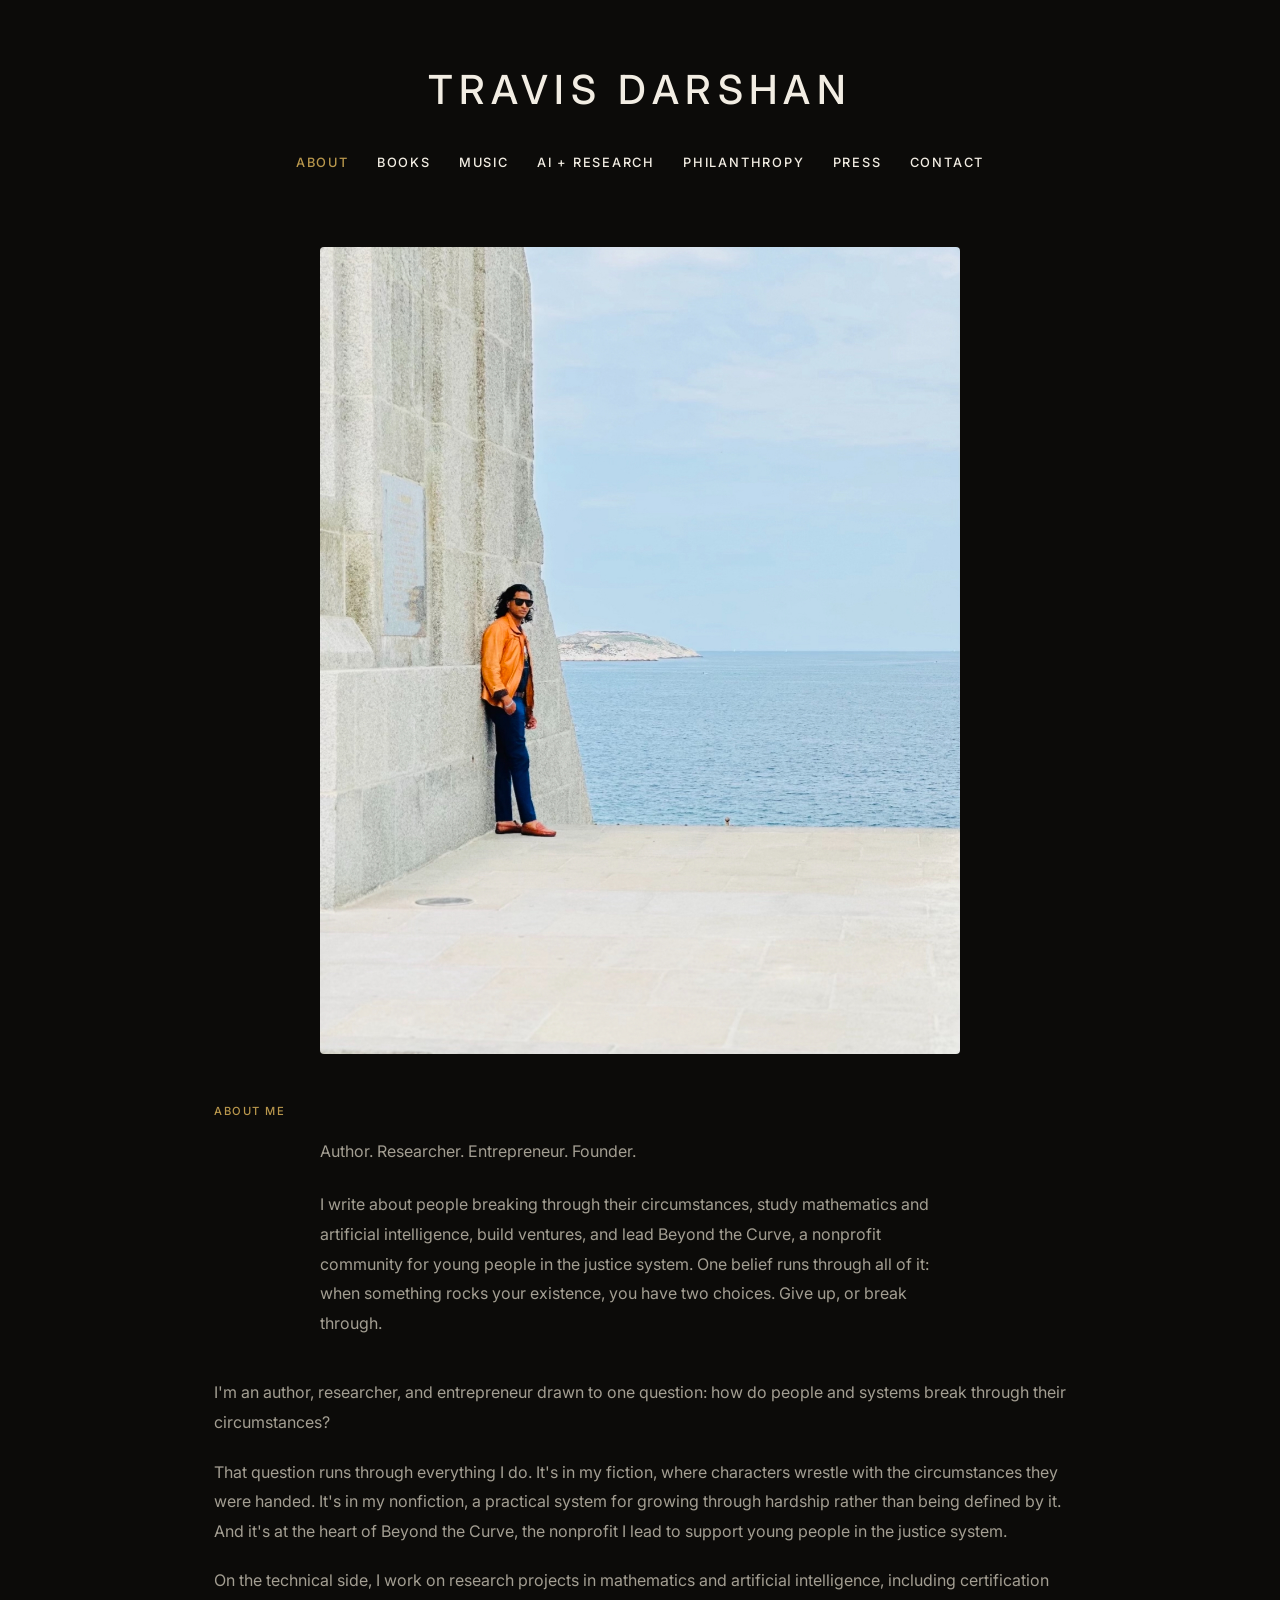
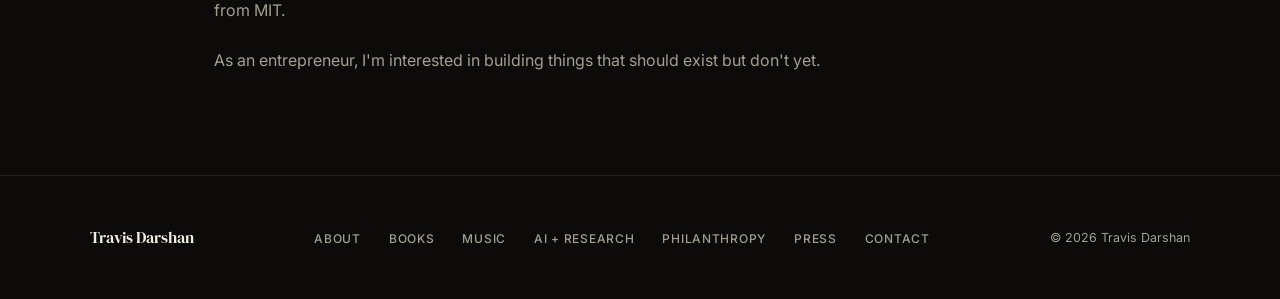
==== about.html @ 38c3f938 "update home center" ====
<!DOCTYPE html>
<html lang="en">
<head>
  <meta charset="UTF-8">
  <meta name="viewport" content="width=device-width, initial-scale=1.0">
  <title>About — Travis Darshan</title>
  <meta name="description" content="About Travis Darshan: published author, AI and mathematics researcher, entrepreneur, and founder of Beyond the Curve.">
  <link rel="stylesheet" href="style.css">
</head>
<body>
<main>
  <section style="padding-top:3rem;">
    <div class="container-narrow">
      <div style="margin-bottom:3rem;">
        <img
          src="travis-ocean.jpg"
          alt="Travis Darshan standing on a rooftop in a royal blue shirt and trousers, hands in pockets, looking down, with the Manhattan skyline behind him under a bright sky."
          style="width:100%; height:auto; display:block; border-radius:4px;">
      </div>
    </div>

    <div class="container-medium">
      <div class="about-content" style="width:100%; max-width:none;">
        <span class="eyebrow">About Me</span>

        <p class="manifesto">Author. Researcher. Entrepreneur. Founder.</p>
        <p class="manifesto" style="margin-top:1.5rem; margin-bottom:2.5rem;">I write about people breaking through their circumstances, study mathematics and artificial intelligence, build ventures, and lead Beyond the Curve, a nonprofit community for young people in the justice system. One belief runs through all of it: when something rocks your existence, you have two choices. Give up, or break through.</p>

        <p>I'm an author, researcher, and entrepreneur drawn to one question: how do people and systems break through their circumstances?</p>

        <p>That question runs through everything I do. It's in my fiction, where characters wrestle with the circumstances they were handed. It's in my nonfiction, a practical system for growing through hardship rather than being defined by it. And it's at the heart of Beyond the Curve, the nonprofit I lead to support young people in the justice system.</p>

        <p>On the technical side, I work on research projects in mathematics and artificial intelligence, including certification from MIT.
        <!-- TODO: name the specific MIT program/certificate and 1-2 sentences on the research areas. --></p>

        <p>As an entrepreneur, I'm interested in building things that should exist but don't yet.
        <!-- TODO: add current or past ventures worth naming. --></p>

        <!-- TODO: add a personal closing paragraph in Travis's own voice: where he's from, what he does off the clock, what drives him. -->
      </div>
    </div>
  </section>
</main>
<script src="shared.js"></script>
</body>
</html>
---- style.css ----
@import url('https://fonts.googleapis.com/css2?family=DM+Serif+Display:ital@0;1&family=Inter:wght@300;400;500;600&display=swap');

*, *::before, *::after { box-sizing: border-box; margin: 0; padding: 0; }

:root {
  --cream:    #0C0B09;
  --forest:   #F2EDE3;
  --terra:    #B9974C;
  --sage:     #5C574A;
  --ink:      #F2EDE3;
  --mid:      #A39E92;
  --border:   #26241F;
  --serif:    'DM Serif Display', Georgia, serif;
  --sans:     'Inter', system-ui, sans-serif;
}

html { scroll-behavior: smooth; overscroll-behavior: none; }

body {
  background: var(--cream);
  color: var(--ink);
  font-family: var(--sans);
  font-size: 16px;
  line-height: 1.7;
  -webkit-font-smoothing: antialiased;
  padding-top: 5rem;
  overscroll-behavior: none;
}

/* ── NAV ── */
nav {
  position: fixed;
  top: 0; left: 0; right: 0;
  z-index: 100;
  display: flex;
  align-items: center;
  justify-content: space-between;
  padding: 1.25rem 3rem;
  background: rgba(12,11,9,0.85);
  backdrop-filter: blur(8px);
  border-bottom: 1px solid var(--border);
}

.nav-logo {
  font-family: var(--serif);
  font-size: 1.05rem;
  color: var(--forest);
  text-decoration: none;
  letter-spacing: 0.01em;
}

.nav-links {
  display: flex;
  gap: 2.25rem;
  list-style: none;
}

.nav-links a {
  font-size: 0.8rem;
  font-weight: 500;
  letter-spacing: 0.08em;
  text-transform: uppercase;
  color: var(--forest);
  text-decoration: none;
  transition: color 0.2s;
}

.nav-links a:hover,
.nav-links a.active { color: var(--terra); font-weight: 500; }

/* ── LAYOUT ── */
main { padding-top: 0; }

.container {
  max-width: 1100px;
  margin: 0 auto;
  padding: 0 2.5rem;
}

.container-narrow {
  max-width: 720px;
  margin: 0 auto;
  padding: 0 2.5rem;
}
.container-medium {
  max-width: 900px;
  margin: 0 auto;
  padding: 0 1.5rem;
}

section { padding: 5rem 0; }
section + section { border-top: 1px solid var(--border); }

/* ── TYPE ── */
h1, h2, h3, h4 { font-family: var(--serif); font-weight: 400; line-height: 1.15; }

.eyebrow {
  font-size: 0.7rem;
  font-weight: 500;
  letter-spacing: 0.14em;
  text-transform: uppercase;
  color: var(--terra);
  margin-bottom: 1rem;
  display: block;
}

.section-title {
  font-size: clamp(2rem, 4vw, 2.8rem);
  color: var(--forest);
  margin-bottom: 1.25rem;
}

.section-body {
  font-size: 1.05rem;
  color: var(--mid);
  max-width: 580px;
  line-height: 1.8;
}

/* ── HERO ── */
.hero {
  min-height: calc(100vh - 5rem);
  display: grid;
  grid-template-columns: 1fr 1fr;
  align-items: start;
  gap: 2rem;
  padding: 5rem 2.5rem;
  max-width: 1100px;
  margin: 0 auto;
  border-top: none;
}

.hero-text { padding-top: 0; }

.hero-roles {
  display: flex;
  flex-wrap: wrap;
  gap: 0.4rem;
  margin-bottom: 1.75rem;
}

.role-pill {
  font-size: 0.7rem;
  font-weight: 500;
  letter-spacing: 0.08em;
  text-transform: uppercase;
  padding: 0.35rem 0.85rem;
  border: 1px solid var(--forest);
  color: var(--forest);
  border-radius: 100px;
}

.hero h1 {
  font-size: clamp(2rem, 4vw, 3.5rem);
  color: var(--forest);
  margin-bottom: 1.5rem;
  line-height: 1.08;
}

.hero h1 em {
  font-style: italic;
  color: var(--forest);
  white-space: nowrap;
}

.hero-tagline {
  font-size: 1.1rem;
  color: var(--mid);
  max-width: 440px;
  line-height: 1.75;
  margin-bottom: 2.5rem;
}

.hero-cta {
  display: inline-block;
  background: var(--forest);
  color: var(--cream);
  font-size: 0.8rem;
  font-weight: 500;
  letter-spacing: 0.08em;
  text-transform: uppercase;
  padding: 0.85rem 2rem;
  text-decoration: none;
  transition: background 0.2s;
  border-radius: 2px;
}

.hero-cta:hover { background: #9A7B36; }

.hero-cta-ghost {
  display: inline-block;
  color: var(--forest);
  font-size: 0.8rem;
  font-weight: 500;
  letter-spacing: 0.08em;
  text-transform: uppercase;
  padding: 0.85rem 2rem;
  text-decoration: none;
  border: 1px solid var(--forest);
  margin-left: 1rem;
  transition: all 0.2s;
  border-radius: 2px;
}

.hero-cta-ghost:hover { background: var(--forest); color: var(--cream); }

/* dot grid visual */
.hero-visual {
  position: relative;
  height: 520px;
  display: flex;
  align-items: center;
  justify-content: center;
}

.dot-grid {
  position: absolute;
  inset: 0;
  background-image: radial-gradient(circle, var(--sage) 1px, transparent 1px);
  background-size: 22px 22px;
  opacity: 0.35;
  mask-image: radial-gradient(ellipse 80% 80% at 50% 50%, black 40%, transparent 100%);
}

.hero-card {
  position: relative;
  background: #14130F;
  border: 1px solid var(--border);
  border-radius: 4px;
  padding: 2.5rem;
  width: 100%;
  max-width: 360px;
  align-self: center;
  margin-top: 4rem; 
}

.hero-card-label {
  font-size: 0.80rem;
  font-weight: 500;
  letter-spacing: 0.12em;
  text-transform: uppercase;
  color: var(--terra);
  margin-bottom: 1.25rem;
}

.hero-stat {
  margin-bottom: 1.5rem;
}

.hero-stat-num {
  font-family: var(--serif);
  font-size: 2.5rem;
  color: var(--forest);
  line-height: 1;
}

.hero-stat-label {
  font-size: 0.8rem;
  color: var(--mid);
  margin-top: 0.2rem;
}

.hero-divider {
  height: 1px;
  background: var(--border);
  margin: 1.5rem 0;
}

.hero-tag-list {
  display: flex;
  flex-wrap: wrap;
  gap: 0.4rem;
}

.hero-tag {
  font-size: 0.7rem;
  background: #1E1C16;
  color: var(--forest);
  padding: 0.3rem 0.7rem;
  border-radius: 2px;
}

/* ── BUTTONS ── */
.btn {
  display: inline-block;
  font-size: 0.8rem;
  font-weight: 500;
  letter-spacing: 0.08em;
  text-transform: uppercase;
  padding: 0.75rem 1.75rem;
  text-decoration: none;
  border-radius: 2px;
  transition: all 0.2s;
  cursor: pointer;
  border: none;
}

.btn-primary { background: var(--forest); color: var(--cream); }
.btn-primary:hover { background: #9A7B36; }

.btn-outline { border: 1px solid var(--forest); color: var(--forest); background: transparent; }
.btn-outline:hover { background: var(--forest); color: var(--cream); }

.btn-terra { background: var(--terra); color: white; }
.btn-terra:hover { background: #9A7B36; }

/* ── CARDS ── */
.card {
  background: #14130F;
  border: 1px solid var(--border);
  border-radius: 4px;
  padding: 2rem;
  transition: border-color 0.2s;
}

.card:hover { border-color: var(--sage); }

.card-grid {
  display: grid;
  grid-template-columns: repeat(auto-fit, minmax(280px, 1fr));
  gap: 1.5rem;
  margin-top: 3rem;
}

.card h3 {
  font-size: 1.3rem;
  color: var(--forest);
  margin-bottom: 0.75rem;
}

.card p { font-size: 0.95rem; color: var(--mid); line-height: 1.75; }

.card-tag {
  display: inline-block;
  font-size: 0.80rem;
  font-weight: 500;
  letter-spacing: 0.1em;
  text-transform: uppercase;
  color: var(--terra);
  margin-bottom: 1rem;
}

/* ── BOOK CARDS ── */
.book-grid {
  display: grid;
  grid-template-columns: repeat(auto-fit, minmax(250px, 350px));
  gap: 2rem;
  margin-top: 3rem;
}

.book-card {
  background: #14130F;
  border: 1px solid var(--border);
  border-radius: 4px;
  overflow: hidden;
}

.book-cover {
  height: 200px;
  font-family: var(--serif);
  color: #B9974C;
  display: flex;
  align-items: center;
  justify-content: center;
  font-family: var(--serif);
  font-size: 1.4rem;
  color: white;
  text-align: center;
  padding: 1.5rem;
  line-height: 1.3;
}

.book-cover-mf { background: #14130F; border-bottom: 1px solid #B9974C; }
.book-cover-sh { background: #14130F; border-bottom: 1px solid #B9974C; }
.book-cover-tbd { background: #14130F; border-bottom: 1px solid #B9974C; }

.book-info { padding: 1.75rem; }

.book-status {
  font-size:.80rem;
  font-weight: 500;
  letter-spacing: 0.1em;
  text-transform: uppercase;
  color: var(--terra);
  margin-bottom: 0.6rem;
}

.book-info h3 {
  font-size: 1.3rem;
  color: var(--forest);
  margin-bottom: 0.5rem;
}

.book-info p { font-size: 0.9rem; color: var(--mid); line-height: 1.7; }

/* ── TECH SECTION ── */
.tech-grid {
  display: grid;
  grid-template-columns: 1fr 1fr;
  gap: 4rem;
  align-items: start;
  margin-top: 3rem;
}

.tech-stack {
  display: flex;
  flex-direction: column;
  gap: 1rem;
}

.tech-item {
  display: flex;
  align-items: center;
  gap: 1rem;
  padding: 1rem 1.25rem;
  background: #14130F;
  border: 1px solid var(--border);
  border-radius: 4px;
}

.tech-dot {
  width: 8px;
  height: 8px;
  border-radius: 50%;
  background: var(--sage);
  flex-shrink: 0;
}

.tech-dot.active { background: var(--terra); }

.tech-item-label {
  font-size: 0.85rem;
  font-weight: 500;
  color: var(--forest);
}

.tech-item-sub {
  font-size: 0.78rem;
  color: var(--mid);
  margin-top: 0.1rem;
}

/* ── IMPACT GRID ── */
.impact-grid {
  display: grid;
  grid-template-columns: repeat(3, 1fr);
  gap: 1.5rem;
  margin-top: 3rem;
}

.impact-stat {
  padding: 2rem;
  border: 1px solid var(--border);
  border-radius: 4px;
}

.impact-stat-num {
  font-family: var(--serif);
  font-size: 2.8rem;
  color: var(--forest);
  line-height: 1;
  margin-bottom: 0.5rem;
}

.impact-stat-label {
  font-size: 0.85rem;
  color: var(--mid);
  line-height: 1.5;
}

/* ── PAGE HERO (interior pages) ── */
.page-hero {
  padding: 5rem 2.5rem 4rem;
  max-width: 1100px;
  margin: 0 auto;
  border-bottom: 1px solid var(--border);
}

.page-hero h1 {
  font-size: clamp(2.5rem, 5vw, 4rem);
  color: var(--forest);
  margin-bottom: 1rem;
  max-width: 700px;
}

.page-hero p {
  font-size: 1.1rem;
  color: var(--mid);
  max-width: 560px;
  line-height: 1.75;
}

/* ── ABOUT ── */
.about-grid {
  display: grid;
  grid-template-columns: 1fr 1.5fr;
  gap: 5rem;
  align-items: start;
}

.about-sidebar {}

.about-portrait {
  width: 80%;
  aspect-ratio: 4/5;
  background: linear-gradient(160deg, var(--sage) 0%, var(--forest) 100%);
  border-radius: 4px;
  display: flex;
  align-items: flex-end;
  padding: 1.5rem;
  margin-bottom: 1.5rem;
}

.about-portrait-label {
  font-family: var(--serif);
  font-size: 1.1rem;
  color: rgba(255,255,255,0.7);
  font-style: italic;
}

.sidebar-links { list-style: none; }

.sidebar-links li {
  padding: 0.6rem 0;
  border-bottom: 1px solid var(--border);
}

.sidebar-links a {
  font-size: 0.85rem;
  color: var(--mid);
  text-decoration: none;
  display: flex;
  justify-content: space-between;
  align-items: center;
  transition: color 0.2s;
}

.sidebar-links a:hover { color: var(--forest); }

.about-content h2 {
  font-size: 2rem;
  color: var(--forest);
  margin-bottom: 1.25rem;
  margin-top: 2.5rem;
}

.about-content h2:first-child { margin-top: 0; }

.about-content p {
  color: var(--mid);
  line-height: 1.85;
  margin-bottom: 1.25rem;
  font-size: 1rem;
}

/* ── CONTACT ── */
.contact-grid {
  display: grid;
  grid-template-columns: 1fr 1fr;
  gap: 4rem;
  align-items: start;
}

.contact-form {
  display: flex;
  flex-direction: column;
  gap: 1.25rem;
}

.form-group { display: flex; flex-direction: column; gap: 0.4rem; }

.form-group label {
  font-size: 0.75rem;
  font-weight: 500;
  letter-spacing: 0.08em;
  text-transform: uppercase;
  color: var(--mid);
}

.form-group input,
.form-group textarea,
.form-group select {
  font-family: var(--sans);
  font-size: 0.95rem;
  padding: 0.75rem 1rem;
  border: 1px solid var(--border);
  border-radius: 2px;
  background: #14130F;
  color: var(--ink);
  outline: none;
  transition: border-color 0.2s;
  -webkit-appearance: none;
}

.form-group input:focus,
.form-group textarea:focus,
.form-group select:focus {
  border-color: var(--forest);
  outline: 2px solid var(--forest);
  outline-offset: 2px;
}
.form-group textarea { resize: vertical; min-height: 140px; }

.contact-info-block {
  padding: 2rem;
  background: #14130F;
  border: 1px solid var(--border);
  border-radius: 4px;
  margin-bottom: 1.5rem;
}

.contact-info-block h3 {
  font-size: 1.1rem;
  color: var(--forest);
  margin-bottom: 0.75rem;
}

.contact-info-block p {
  font-size: 0.9rem;
  color: var(--mid);
  line-height: 1.7;
}

.contact-info-block a {
  color: var(--terra);
  text-decoration: none;
}

.contact-info-block a:hover { text-decoration: underline; }

/* ── FOOTER ── */
footer {
  border-top: 1px solid var(--border);
  padding: 3rem 2.5rem;
}

.footer-inner {
  max-width: 1100px;
  margin: 0 auto;
  display: flex;
  justify-content: space-between;
  align-items: center;
}

.footer-logo {
  font-family: var(--serif);
  font-size: 1rem;
  color: var(--forest);
  text-decoration: none;
}

.footer-copy {
  font-size: 0.78rem;
  color: var(--mid);
}

.footer-links {
  display: flex;
  gap: 1.75rem;
  list-style: none;
}

.footer-links a {
  font-size: 0.75rem;
  font-weight: 500;
  letter-spacing: 0.06em;
  text-transform: uppercase;
  color: var(--mid);
  text-decoration: none;
  transition: color 0.2s;
}

.footer-links a:hover { color: var(--forest); }

/* ── INLINE FEATURE ROW ── */
.feature-row {
  display: grid;
  grid-template-columns: 1fr 1fr;
  gap: 4rem;
  align-items: center;
}

.feature-row.flip > *:first-child { order: 2; }

.feature-image {
  aspect-ratio: 16/9;
  border-radius: 4px;
  display: flex;
  align-items: center;
  justify-content: center;
  font-family: var(--serif);
  font-size: 1.5rem;
  color: rgba(255,255,255,0.6);
  font-style: italic;
}

/* ── HOME PREVIEW STRIPS ── */
.preview-strip {
  background: #14130F;
  border-top: 1px solid var(--border);
  border-bottom: 1px solid var(--border);
  padding: 3.5rem 2.5rem;
}

.preview-strip-inner {
  max-width: 1100px;
  margin: 0 auto;
  display: grid;
  grid-template-columns: 280px 1fr;
  gap: 4rem;
  align-items: start;
}

.preview-strip-label {
  position: static;
}

/* ── MOBILE ── */
.hamburger { display: none; }

@media (max-width: 768px) {
  nav { padding: 1rem 1.5rem; }

  .nav-links { display: none; }
  .hamburger { display: block; font-size: 1.4rem; background: none; border: none; cursor: pointer; color: var(--forest); }

  .hero {
    grid-template-columns: 1fr;
    min-height: auto;
    padding: 3rem 1.5rem;
    gap: 2rem;
  }

  .hero-visual {
    height: auto;
    min-height: 0;
    align-items: flex-start;
    padding-bottom: 0.5rem;
  }

  .hero-card {
    position: relative;
    width: 100%;
    max-width: 100%;
    margin-top: 0;
  }

  .dot-grid { display: none; }

  .hero h1 { font-size: 2.4rem; }

  .container, .container-narrow { padding: 0 1.5rem; }
  section { padding: 3rem 0; }

  .tech-grid, .about-grid, .contact-grid, .feature-row { grid-template-columns: 1fr; gap: 2rem; }
  .impact-grid { grid-template-columns: 1fr 1fr; }

  .page-hero { padding: 3rem 1.5rem 1.5rem; }
  .preview-strip-inner { grid-template-columns: 1fr; gap: 2rem; }

  .footer-inner { flex-direction: column; gap: 1.5rem; text-align: center; }
  .footer-links { flex-wrap: wrap; justify-content: center; }

  .hero-cta-ghost { margin-left: 0; margin-top: 0.75rem; display: block; text-align: center; flex: 1 1 100%; }
  .hero-cta { display: block; text-align: center; flex: 1 1 100%; }

  .book-grid { grid-template-columns: 1fr; }
}
@media (prefers-reduced-motion: reduce) {
  html { scroll-behavior: auto; }
  *, *::before, *::after { transition: none !important; }
}
/* ── HYBRID OVERRIDES (Eva Joan-inspired) ──
   Palette is placeholder monochrome. To apply the final regal palette,
   change --forest (primary), --terra (accent), --sage (soft) in :root. */

h1, h2, .section-title, .page-hero h1 {
  text-transform: uppercase;
  letter-spacing: 0.12em;
  font-family: var(--sans);
  font-weight: 500;
}

.nav-logo {
  font-family: var(--sans);
  font-weight: 500;
  text-transform: uppercase;
  letter-spacing: 0.12em;
}

.nav-links a { letter-spacing: 0.14em; }

.manifesto {
  font-size: clamp(1.15rem, 2.2vw, 1.5rem);
  line-height: 1.9;
  color: var(--ink);
  max-width: 640px;
  margin: 0 auto;
}

.manifesto-wrap { padding: 6rem 2rem; text-align: left; }

.big-cta {
  display: inline-block;
  font-size: clamp(1.2rem, 3vw, 2rem);
  font-weight: 500;
  letter-spacing: 0.14em;
  text-transform: uppercase;
  color: var(--ink);
  text-decoration: underline;
  text-underline-offset: 8px;
  margin-top: 3rem;
}

.big-cta:hover { color: var(--terra); }

.home-index {
  list-style: none;
  margin-top: 4rem;
  border-top: 1px solid var(--border);
}

.home-index li { border-bottom: 1px solid var(--border); }

.home-index a {
  display: flex;
  justify-content: space-between;
  align-items: baseline;
  padding: 1.5rem 0.5rem;
  text-decoration: none;
  font-weight: 500;
  text-transform: uppercase;
  letter-spacing: 0.12em;
  font-size: 1rem;
  color: var(--ink);
  transition: color 0.2s, padding-left 0.2s;
}

.home-index a span:last-child {
  font-weight: 400;
  text-transform: none;
  letter-spacing: 0;
  font-size: 0.85rem;
  color: var(--mid);
}

.home-index a:hover { color: var(--terra); padding-left: 1rem; }

.contact-strip {
  text-align: center;
  text-transform: uppercase;
  letter-spacing: 0.1em;
  font-size: 0.85rem;
  line-height: 2.2;
  color: var(--mid);
}

/* ── CENTERED NAV (tmwrk-style) ── */
body { padding-top: 0; }
nav {
  position: static;
  flex-direction: column;
  gap: 1.5rem;
  padding: 3.5rem 1.5rem 1.5rem;
  background: transparent;
  backdrop-filter: none;
  border-bottom: none;
}
.nav-logo { font-size: clamp(1.7rem, 5vw, 2.5rem); letter-spacing: 0.16em; }
.nav-links { flex-wrap: wrap; justify-content: center; gap: 1rem 1.75rem; }
.hamburger { display: none !important; }
@media (max-width: 768px) {
  .nav-links { display: flex; }
}

/* ── HOME TILE GRID ── */
.tile-grid {
  display: grid;
  grid-template-columns: repeat(auto-fit, minmax(240px, 1fr));
  gap: 1.5rem;
  max-width: 1300px;
  margin: 3rem auto 0;
  padding: 0 1.5rem 5rem;
}
.tile { text-decoration: none; display: block; }
.tile img { width: 100%; aspect-ratio: 1/1; object-fit: cover; display: block; }
.tile-label {
  font-weight: 600;
  text-transform: uppercase;
  letter-spacing: 0.1em;
  font-size: 0.9rem;
  color: var(--ink);
  margin-top: 0.85rem;
}
.tile:hover .tile-label { color: var(--terra); }
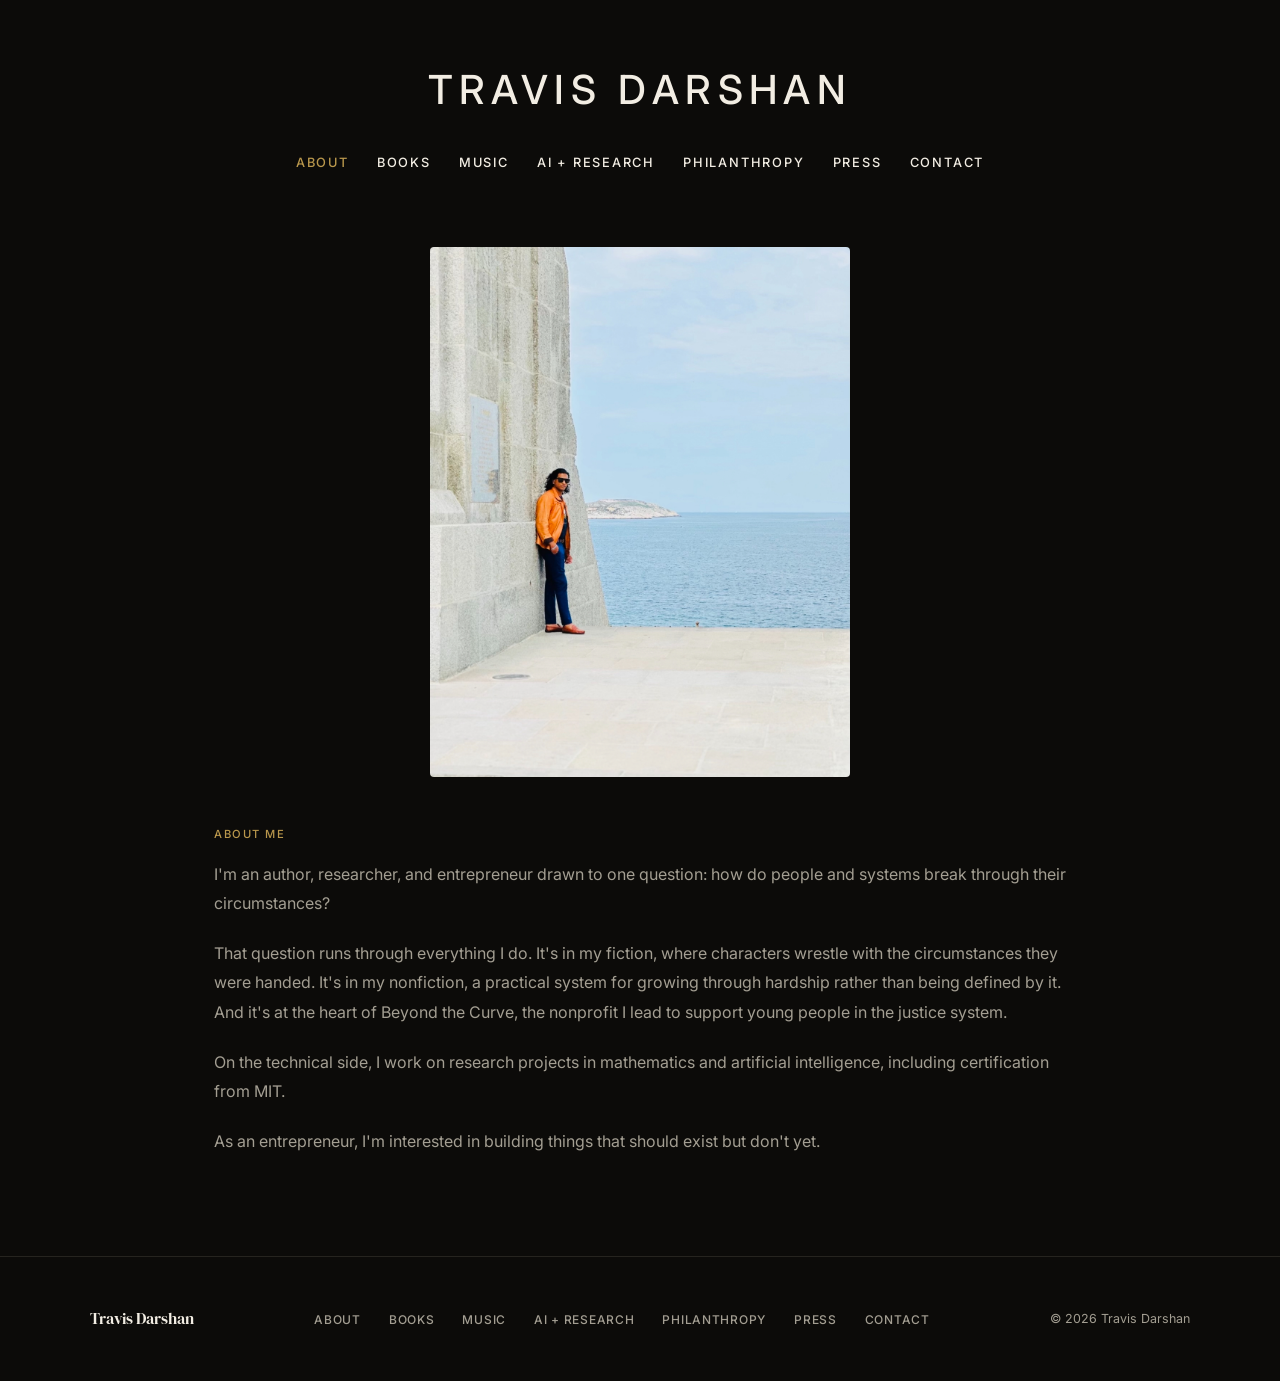
==== commit 4e0c5143: "update image size" ====
--- a/about.html
+++ b/about.html
@@ -11,10 +11,10 @@
 <main>
   <section style="padding-top:3rem;">
     <div class="container-narrow">
-      <div style="margin-bottom:3rem;">
+      <div style="max-width:420px; margin:0 auto 3rem;">
         <img
           src="travis-ocean.jpg"
-          alt="Travis Darshan standing on a rooftop in a royal blue shirt and trousers, hands in pockets, looking down, with the Manhattan skyline behind him under a bright sky."
+          alt="Travis Darshan leaning against a stone wall at the edge of the sea, wearing sunglasses, an orange leather jacket, navy trousers, and leather loafers, with a rocky island on the calm horizon behind him."
           style="width:100%; height:auto; display:block; border-radius:4px;">
       </div>
     </div>
@@ -22,9 +22,6 @@
     <div class="container-medium">
       <div class="about-content" style="width:100%; max-width:none;">
         <span class="eyebrow">About Me</span>
-
-        <p class="manifesto">Author. Researcher. Entrepreneur. Founder.</p>
-        <p class="manifesto" style="margin-top:1.5rem; margin-bottom:2.5rem;">I write about people breaking through their circumstances, study mathematics and artificial intelligence, build ventures, and lead Beyond the Curve, a nonprofit community for young people in the justice system. One belief runs through all of it: when something rocks your existence, you have two choices. Give up, or break through.</p>
 
         <p>I'm an author, researcher, and entrepreneur drawn to one question: how do people and systems break through their circumstances?</p>
 
--- a/style.css
+++ b/style.css
@@ -893,3 +893,4 @@
   margin-top: 0.85rem;
 }
 .tile:hover .tile-label { color: var(--terra); }
+.nav-logo-home { color: var(--terra); }
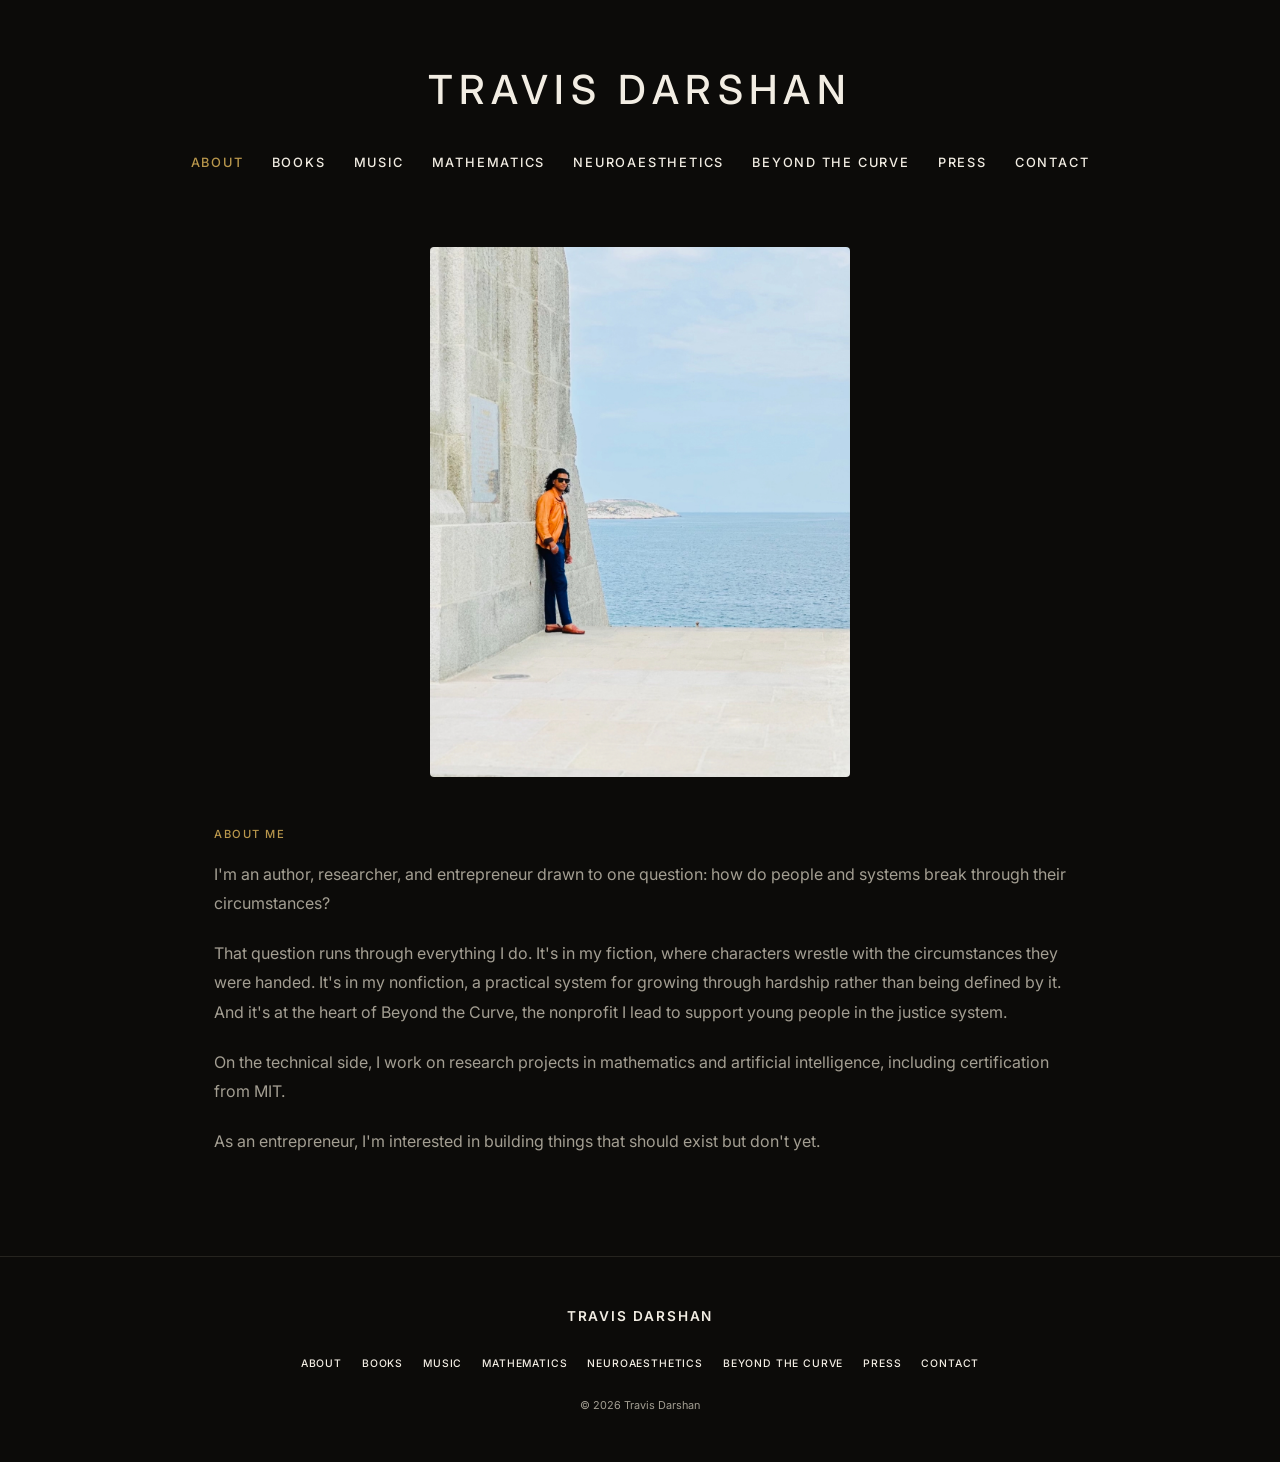
==== commit a185e71b: "add images folder" ====
--- a/about.html
+++ b/about.html
@@ -13,7 +13,7 @@
     <div class="container-narrow">
       <div style="max-width:420px; margin:0 auto 3rem;">
         <img
-          src="travis-ocean.jpg"
+          src="images/travis-ocean.jpg"
           alt="Travis Darshan leaning against a stone wall at the edge of the sea, wearing sunglasses, an orange leather jacket, navy trousers, and leather loafers, with a rocky island on the calm horizon behind him."
           style="width:100%; height:auto; display:block; border-radius:4px;">
       </div>
--- a/style.css
+++ b/style.css
@@ -1,112 +1,113 @@
-@import url('https://fonts.googleapis.com/css2?family=DM+Serif+Display:ital@0;1&family=Inter:wght@300;400;500;600&display=swap');
+@import url('https://fonts.googleapis.com/css2?family=Inter:wght@300;400;500;600&display=swap');
 
 *, *::before, *::after { box-sizing: border-box; margin: 0; padding: 0; }
 
 :root {
-  --cream:    #0C0B09;
-  --forest:   #F2EDE3;
-  --terra:    #B9974C;
-  --sage:     #5C574A;
-  --ink:      #F2EDE3;
+  --bg:       #0C0B09;
+  --panel:    #14130F;
+  --ivory:    #F2EDE3;
+  --gold:     #B9974C;
+  --gold-dk:  #9A7B36;
+  --stone:    #5C574A;
   --mid:      #A39E92;
   --border:   #26241F;
-  --serif:    'DM Serif Display', Georgia, serif;
   --sans:     'Inter', system-ui, sans-serif;
+
+  /* legacy names still used in inline HTML styles */
+  --cream:    var(--bg);
+  --forest:   var(--ivory);
+  --terra:    var(--gold);
+  --sage:     var(--stone);
+  --ink:      var(--ivory);
 }
 
 html { scroll-behavior: smooth; overscroll-behavior: none; }
 
 body {
-  background: var(--cream);
-  color: var(--ink);
+  background: var(--bg);
+  color: var(--ivory);
   font-family: var(--sans);
   font-size: 16px;
   line-height: 1.7;
   -webkit-font-smoothing: antialiased;
-  padding-top: 5rem;
   overscroll-behavior: none;
 }
 
-/* ── NAV ── */
+/* ── NAV (centered, static) ── */
 nav {
-  position: fixed;
-  top: 0; left: 0; right: 0;
-  z-index: 100;
-  display: flex;
+  display: flex;
+  flex-direction: column;
   align-items: center;
-  justify-content: space-between;
-  padding: 1.25rem 3rem;
-  background: rgba(12,11,9,0.85);
-  backdrop-filter: blur(8px);
-  border-bottom: 1px solid var(--border);
+  gap: 1.5rem;
+  padding: 3.5rem 1.5rem 1.5rem;
 }
 
 .nav-logo {
-  font-family: var(--serif);
-  font-size: 1.05rem;
-  color: var(--forest);
+  font-size: clamp(1.7rem, 5vw, 2.5rem);
+  font-weight: 500;
+  letter-spacing: 0.16em;
+  text-transform: uppercase;
+  color: var(--ivory);
   text-decoration: none;
-  letter-spacing: 0.01em;
-}
+  text-align: center;
+}
+
+.nav-logo-home { color: var(--gold); }
 
 .nav-links {
   display: flex;
-  gap: 2.25rem;
+  flex-wrap: wrap;
+  justify-content: center;
+  gap: 1rem 1.75rem;
   list-style: none;
 }
+
+.nav-links li { white-space: nowrap; }
 
 .nav-links a {
   font-size: 0.8rem;
   font-weight: 500;
-  letter-spacing: 0.08em;
-  text-transform: uppercase;
-  color: var(--forest);
+  letter-spacing: 0.14em;
+  text-transform: uppercase;
+  color: var(--ivory);
   text-decoration: none;
   transition: color 0.2s;
 }
 
 .nav-links a:hover,
-.nav-links a.active { color: var(--terra); font-weight: 500; }
+.nav-links a.active { color: var(--gold); }
+
+.hamburger { display: none; }
 
 /* ── LAYOUT ── */
-main { padding-top: 0; }
-
-.container {
-  max-width: 1100px;
-  margin: 0 auto;
-  padding: 0 2.5rem;
-}
-
-.container-narrow {
-  max-width: 720px;
-  margin: 0 auto;
-  padding: 0 2.5rem;
-}
-.container-medium {
-  max-width: 900px;
-  margin: 0 auto;
-  padding: 0 1.5rem;
-}
+.container        { max-width: 1100px; margin: 0 auto; padding: 0 2.5rem; }
+.container-narrow { max-width: 720px;  margin: 0 auto; padding: 0 2.5rem; }
+.container-medium { max-width: 900px;  margin: 0 auto; padding: 0 1.5rem; }
 
 section { padding: 5rem 0; }
 section + section { border-top: 1px solid var(--border); }
 
 /* ── TYPE ── */
-h1, h2, h3, h4 { font-family: var(--serif); font-weight: 400; line-height: 1.15; }
+h1, h2, h3, h4 { font-weight: 500; line-height: 1.15; }
+
+h1, h2, .section-title, .page-hero h1 {
+  text-transform: uppercase;
+  letter-spacing: 0.12em;
+}
 
 .eyebrow {
+  display: block;
   font-size: 0.7rem;
   font-weight: 500;
   letter-spacing: 0.14em;
   text-transform: uppercase;
-  color: var(--terra);
+  color: var(--gold);
   margin-bottom: 1rem;
-  display: block;
 }
 
 .section-title {
   font-size: clamp(2rem, 4vw, 2.8rem);
-  color: var(--forest);
+  color: var(--ivory);
   margin-bottom: 1.25rem;
 }
 
@@ -117,167 +118,67 @@
   line-height: 1.8;
 }
 
-/* ── HERO ── */
-.hero {
-  min-height: calc(100vh - 5rem);
-  display: grid;
-  grid-template-columns: 1fr 1fr;
-  align-items: start;
-  gap: 2rem;
-  padding: 5rem 2.5rem;
+.manifesto {
+  font-size: clamp(1.15rem, 2.2vw, 1.5rem);
+  line-height: 1.9;
+  color: var(--ivory);
+  max-width: 640px;
+  margin: 0 auto;
+}
+
+/* ── PAGE HERO (interior pages) ── */
+.page-hero {
+  padding: 5rem 2.5rem 4rem;
   max-width: 1100px;
   margin: 0 auto;
-  border-top: none;
-}
-
-.hero-text { padding-top: 0; }
-
-.hero-roles {
-  display: flex;
-  flex-wrap: wrap;
-  gap: 0.4rem;
-  margin-bottom: 1.75rem;
-}
-
-.role-pill {
-  font-size: 0.7rem;
-  font-weight: 500;
-  letter-spacing: 0.08em;
-  text-transform: uppercase;
-  padding: 0.35rem 0.85rem;
-  border: 1px solid var(--forest);
-  color: var(--forest);
-  border-radius: 100px;
-}
-
-.hero h1 {
-  font-size: clamp(2rem, 4vw, 3.5rem);
-  color: var(--forest);
-  margin-bottom: 1.5rem;
-  line-height: 1.08;
-}
-
-.hero h1 em {
-  font-style: italic;
-  color: var(--forest);
-  white-space: nowrap;
-}
-
-.hero-tagline {
+  border-bottom: 1px solid var(--border);
+}
+
+.page-hero h1 {
+  font-size: clamp(2.5rem, 5vw, 4rem);
+  color: var(--ivory);
+  margin-bottom: 1rem;
+  max-width: 700px;
+}
+
+.page-hero p {
   font-size: 1.1rem;
   color: var(--mid);
-  max-width: 440px;
+  max-width: 560px;
   line-height: 1.75;
-  margin-bottom: 2.5rem;
-}
-
-.hero-cta {
-  display: inline-block;
-  background: var(--forest);
-  color: var(--cream);
-  font-size: 0.8rem;
-  font-weight: 500;
-  letter-spacing: 0.08em;
-  text-transform: uppercase;
-  padding: 0.85rem 2rem;
-  text-decoration: none;
-  transition: background 0.2s;
-  border-radius: 2px;
-}
-
-.hero-cta:hover { background: #9A7B36; }
-
-.hero-cta-ghost {
-  display: inline-block;
-  color: var(--forest);
-  font-size: 0.8rem;
-  font-weight: 500;
-  letter-spacing: 0.08em;
-  text-transform: uppercase;
-  padding: 0.85rem 2rem;
-  text-decoration: none;
-  border: 1px solid var(--forest);
-  margin-left: 1rem;
-  transition: all 0.2s;
-  border-radius: 2px;
-}
-
-.hero-cta-ghost:hover { background: var(--forest); color: var(--cream); }
-
-/* dot grid visual */
-.hero-visual {
-  position: relative;
-  height: 520px;
-  display: flex;
-  align-items: center;
-  justify-content: center;
-}
-
-.dot-grid {
-  position: absolute;
-  inset: 0;
-  background-image: radial-gradient(circle, var(--sage) 1px, transparent 1px);
-  background-size: 22px 22px;
-  opacity: 0.35;
-  mask-image: radial-gradient(ellipse 80% 80% at 50% 50%, black 40%, transparent 100%);
-}
-
-.hero-card {
-  position: relative;
-  background: #14130F;
-  border: 1px solid var(--border);
-  border-radius: 4px;
-  padding: 2.5rem;
-  width: 100%;
-  max-width: 360px;
-  align-self: center;
-  margin-top: 4rem; 
-}
-
-.hero-card-label {
-  font-size: 0.80rem;
-  font-weight: 500;
-  letter-spacing: 0.12em;
-  text-transform: uppercase;
-  color: var(--terra);
-  margin-bottom: 1.25rem;
-}
-
-.hero-stat {
-  margin-bottom: 1.5rem;
-}
-
-.hero-stat-num {
-  font-family: var(--serif);
-  font-size: 2.5rem;
-  color: var(--forest);
-  line-height: 1;
-}
-
-.hero-stat-label {
-  font-size: 0.8rem;
+}
+
+/* ── HOME TILE GRID ── */
+.tile-grid {
+  display: grid;
+  grid-template-columns: repeat(auto-fit, minmax(240px, 1fr));
+  gap: 1.5rem;
+  max-width: 1300px;
+  margin: 3rem auto 0;
+  padding: 0 1.5rem 5rem;
+}
+
+.tile { display: block; text-decoration: none; }
+.tile img { width: 100%; aspect-ratio: 1/1; object-fit: cover; display: block; }
+
+.tile-label {
+  font-weight: 600;
+  text-transform: uppercase;
+  letter-spacing: 0.1em;
+  font-size: 0.9rem;
+  color: var(--ivory);
+  margin-top: 0.85rem;
+}
+
+.tile:hover .tile-label { color: var(--gold); }
+
+.contact-strip {
+  text-align: center;
+  text-transform: uppercase;
+  letter-spacing: 0.1em;
+  font-size: 0.85rem;
+  line-height: 2.2;
   color: var(--mid);
-  margin-top: 0.2rem;
-}
-
-.hero-divider {
-  height: 1px;
-  background: var(--border);
-  margin: 1.5rem 0;
-}
-
-.hero-tag-list {
-  display: flex;
-  flex-wrap: wrap;
-  gap: 0.4rem;
-}
-
-.hero-tag {
-  font-size: 0.7rem;
-  background: #1E1C16;
-  color: var(--forest);
-  padding: 0.3rem 0.7rem;
-  border-radius: 2px;
 }
 
 /* ── BUTTONS ── */
@@ -295,25 +196,25 @@
   border: none;
 }
 
-.btn-primary { background: var(--forest); color: var(--cream); }
-.btn-primary:hover { background: #9A7B36; }
-
-.btn-outline { border: 1px solid var(--forest); color: var(--forest); background: transparent; }
-.btn-outline:hover { background: var(--forest); color: var(--cream); }
-
-.btn-terra { background: var(--terra); color: white; }
-.btn-terra:hover { background: #9A7B36; }
+.btn-primary { background: var(--ivory); color: var(--bg); }
+.btn-primary:hover { background: var(--gold-dk); }
+
+.btn-outline { border: 1px solid var(--ivory); color: var(--ivory); background: transparent; }
+.btn-outline:hover { background: var(--ivory); color: var(--bg); }
+
+.btn-terra { background: var(--gold); color: white; }
+.btn-terra:hover { background: var(--gold-dk); }
 
 /* ── CARDS ── */
 .card {
-  background: #14130F;
+  background: var(--panel);
   border: 1px solid var(--border);
   border-radius: 4px;
   padding: 2rem;
   transition: border-color 0.2s;
 }
 
-.card:hover { border-color: var(--sage); }
+.card:hover { border-color: var(--stone); }
 
 .card-grid {
   display: grid;
@@ -322,34 +223,22 @@
   margin-top: 3rem;
 }
 
-.card h3 {
-  font-size: 1.3rem;
-  color: var(--forest);
-  margin-bottom: 0.75rem;
-}
-
-.card p { font-size: 0.95rem; color: var(--mid); line-height: 1.75; }
+.card h3 { font-size: 1.3rem; color: var(--ivory); margin-bottom: 0.75rem; }
+.card p  { font-size: 0.95rem; color: var(--mid); line-height: 1.75; }
 
 .card-tag {
   display: inline-block;
-  font-size: 0.80rem;
+  font-size: 0.8rem;
   font-weight: 500;
   letter-spacing: 0.1em;
   text-transform: uppercase;
-  color: var(--terra);
+  color: var(--gold);
   margin-bottom: 1rem;
 }
 
 /* ── BOOK CARDS ── */
-.book-grid {
-  display: grid;
-  grid-template-columns: repeat(auto-fit, minmax(250px, 350px));
-  gap: 2rem;
-  margin-top: 3rem;
-}
-
 .book-card {
-  background: #14130F;
+  background: var(--panel);
   border: 1px solid var(--border);
   border-radius: 4px;
   overflow: hidden;
@@ -357,43 +246,27 @@
 
 .book-cover {
   height: 200px;
-  font-family: var(--serif);
-  color: #B9974C;
   display: flex;
   align-items: center;
   justify-content: center;
-  font-family: var(--serif);
-  font-size: 1.4rem;
-  color: white;
-  text-align: center;
   padding: 1.5rem;
-  line-height: 1.3;
-}
-
-.book-cover-mf { background: #14130F; border-bottom: 1px solid #B9974C; }
-.book-cover-sh { background: #14130F; border-bottom: 1px solid #B9974C; }
-.book-cover-tbd { background: #14130F; border-bottom: 1px solid #B9974C; }
+}
 
 .book-info { padding: 1.75rem; }
 
 .book-status {
-  font-size:.80rem;
+  font-size: 0.8rem;
   font-weight: 500;
   letter-spacing: 0.1em;
   text-transform: uppercase;
-  color: var(--terra);
+  color: var(--gold);
   margin-bottom: 0.6rem;
 }
 
-.book-info h3 {
-  font-size: 1.3rem;
-  color: var(--forest);
-  margin-bottom: 0.5rem;
-}
-
-.book-info p { font-size: 0.9rem; color: var(--mid); line-height: 1.7; }
-
-/* ── TECH SECTION ── */
+.book-info h3 { font-size: 1.3rem; color: var(--ivory); margin-bottom: 0.5rem; }
+.book-info p  { font-size: 0.9rem; color: var(--mid); line-height: 1.7; }
+
+/* ── CREDENTIALS (tech-item) ── */
 .tech-grid {
   display: grid;
   grid-template-columns: 1fr 1fr;
@@ -402,146 +275,28 @@
   margin-top: 3rem;
 }
 
-.tech-stack {
-  display: flex;
-  flex-direction: column;
-  gap: 1rem;
-}
+.tech-stack { display: flex; flex-direction: column; gap: 1rem; }
 
 .tech-item {
   display: flex;
   align-items: center;
   gap: 1rem;
   padding: 1rem 1.25rem;
-  background: #14130F;
+  background: var(--panel);
   border: 1px solid var(--border);
   border-radius: 4px;
 }
 
-.tech-dot {
-  width: 8px;
-  height: 8px;
-  border-radius: 50%;
-  background: var(--sage);
-  flex-shrink: 0;
-}
-
-.tech-dot.active { background: var(--terra); }
-
-.tech-item-label {
-  font-size: 0.85rem;
-  font-weight: 500;
-  color: var(--forest);
-}
-
-.tech-item-sub {
-  font-size: 0.78rem;
-  color: var(--mid);
-  margin-top: 0.1rem;
-}
-
-/* ── IMPACT GRID ── */
-.impact-grid {
-  display: grid;
-  grid-template-columns: repeat(3, 1fr);
-  gap: 1.5rem;
-  margin-top: 3rem;
-}
-
-.impact-stat {
-  padding: 2rem;
-  border: 1px solid var(--border);
-  border-radius: 4px;
-}
-
-.impact-stat-num {
-  font-family: var(--serif);
-  font-size: 2.8rem;
-  color: var(--forest);
-  line-height: 1;
-  margin-bottom: 0.5rem;
-}
-
-.impact-stat-label {
-  font-size: 0.85rem;
-  color: var(--mid);
-  line-height: 1.5;
-}
-
-/* ── PAGE HERO (interior pages) ── */
-.page-hero {
-  padding: 5rem 2.5rem 4rem;
-  max-width: 1100px;
-  margin: 0 auto;
-  border-bottom: 1px solid var(--border);
-}
-
-.page-hero h1 {
-  font-size: clamp(2.5rem, 5vw, 4rem);
-  color: var(--forest);
-  margin-bottom: 1rem;
-  max-width: 700px;
-}
-
-.page-hero p {
-  font-size: 1.1rem;
-  color: var(--mid);
-  max-width: 560px;
-  line-height: 1.75;
-}
+.tech-dot { width: 8px; height: 8px; border-radius: 50%; background: var(--stone); flex-shrink: 0; }
+.tech-dot.active { background: var(--gold); }
+.tech-item-label { font-size: 0.85rem; font-weight: 500; color: var(--ivory); }
+.tech-item-sub   { font-size: 0.78rem; color: var(--mid); margin-top: 0.1rem; }
 
 /* ── ABOUT ── */
-.about-grid {
-  display: grid;
-  grid-template-columns: 1fr 1.5fr;
-  gap: 5rem;
-  align-items: start;
-}
-
-.about-sidebar {}
-
-.about-portrait {
-  width: 80%;
-  aspect-ratio: 4/5;
-  background: linear-gradient(160deg, var(--sage) 0%, var(--forest) 100%);
-  border-radius: 4px;
-  display: flex;
-  align-items: flex-end;
-  padding: 1.5rem;
-  margin-bottom: 1.5rem;
-}
-
-.about-portrait-label {
-  font-family: var(--serif);
-  font-size: 1.1rem;
-  color: rgba(255,255,255,0.7);
-  font-style: italic;
-}
-
-.sidebar-links { list-style: none; }
-
-.sidebar-links li {
-  padding: 0.6rem 0;
-  border-bottom: 1px solid var(--border);
-}
-
-.sidebar-links a {
-  font-size: 0.85rem;
-  color: var(--mid);
-  text-decoration: none;
-  display: flex;
-  justify-content: space-between;
-  align-items: center;
-  transition: color 0.2s;
-}
-
-.sidebar-links a:hover { color: var(--forest); }
-
 .about-content h2 {
   font-size: 2rem;
-  color: var(--forest);
-  margin-bottom: 1.25rem;
-  margin-top: 2.5rem;
+  color: var(--ivory);
+  margin: 2.5rem 0 1.25rem;
 }
 
 .about-content h2:first-child { margin-top: 0; }
@@ -561,13 +316,8 @@
   align-items: start;
 }
 
-.contact-form {
-  display: flex;
-  flex-direction: column;
-  gap: 1.25rem;
-}
-
-.form-group { display: flex; flex-direction: column; gap: 0.4rem; }
+.contact-form { display: flex; flex-direction: column; gap: 1.25rem; }
+.form-group   { display: flex; flex-direction: column; gap: 0.4rem; }
 
 .form-group label {
   font-size: 0.75rem;
@@ -585,8 +335,8 @@
   padding: 0.75rem 1rem;
   border: 1px solid var(--border);
   border-radius: 2px;
-  background: #14130F;
-  color: var(--ink);
+  background: var(--panel);
+  color: var(--ivory);
   outline: none;
   transition: border-color 0.2s;
   -webkit-appearance: none;
@@ -595,37 +345,24 @@
 .form-group input:focus,
 .form-group textarea:focus,
 .form-group select:focus {
-  border-color: var(--forest);
-  outline: 2px solid var(--forest);
+  border-color: var(--ivory);
+  outline: 2px solid var(--ivory);
   outline-offset: 2px;
 }
+
 .form-group textarea { resize: vertical; min-height: 140px; }
 
 .contact-info-block {
   padding: 2rem;
-  background: #14130F;
+  background: var(--panel);
   border: 1px solid var(--border);
   border-radius: 4px;
   margin-bottom: 1.5rem;
 }
 
-.contact-info-block h3 {
-  font-size: 1.1rem;
-  color: var(--forest);
-  margin-bottom: 0.75rem;
-}
-
-.contact-info-block p {
-  font-size: 0.9rem;
-  color: var(--mid);
-  line-height: 1.7;
-}
-
-.contact-info-block a {
-  color: var(--terra);
-  text-decoration: none;
-}
-
+.contact-info-block h3 { font-size: 1.1rem; color: var(--ivory); margin-bottom: 0.75rem; }
+.contact-info-block p  { font-size: 0.9rem; color: var(--mid); line-height: 1.7; }
+.contact-info-block a  { color: var(--gold); text-decoration: none; }
 .contact-info-block a:hover { text-decoration: underline; }
 
 /* ── FOOTER ── */
@@ -638,259 +375,55 @@
   max-width: 1100px;
   margin: 0 auto;
   display: flex;
-  justify-content: space-between;
+  flex-direction: column;
   align-items: center;
+  gap: 1.25rem;
+  text-align: center;
 }
 
 .footer-logo {
-  font-family: var(--serif);
-  font-size: 1rem;
-  color: var(--forest);
+  font-weight: 600;
+  text-transform: uppercase;
+  letter-spacing: 0.14em;
+  font-size: 0.85rem;
+  color: var(--ivory);
   text-decoration: none;
 }
 
-.footer-copy {
-  font-size: 0.78rem;
-  color: var(--mid);
-}
-
 .footer-links {
   display: flex;
-  gap: 1.75rem;
+  flex-wrap: wrap;
+  justify-content: center;
+  gap: 0.6rem 1.25rem;
   list-style: none;
 }
 
+.footer-links li { white-space: nowrap; }
+
 .footer-links a {
-  font-size: 0.75rem;
-  font-weight: 500;
-  letter-spacing: 0.06em;
-  text-transform: uppercase;
-  color: var(--mid);
+  font-size: 0.65rem;
+  font-weight: 500;
+  letter-spacing: 0.08em;
+  text-transform: uppercase;
+  color: var(--ivory);
   text-decoration: none;
   transition: color 0.2s;
 }
 
-.footer-links a:hover { color: var(--forest); }
-
-/* ── INLINE FEATURE ROW ── */
-.feature-row {
-  display: grid;
-  grid-template-columns: 1fr 1fr;
-  gap: 4rem;
-  align-items: center;
-}
-
-.feature-row.flip > *:first-child { order: 2; }
-
-.feature-image {
-  aspect-ratio: 16/9;
-  border-radius: 4px;
-  display: flex;
-  align-items: center;
-  justify-content: center;
-  font-family: var(--serif);
-  font-size: 1.5rem;
-  color: rgba(255,255,255,0.6);
-  font-style: italic;
-}
-
-/* ── HOME PREVIEW STRIPS ── */
-.preview-strip {
-  background: #14130F;
-  border-top: 1px solid var(--border);
-  border-bottom: 1px solid var(--border);
-  padding: 3.5rem 2.5rem;
-}
-
-.preview-strip-inner {
-  max-width: 1100px;
-  margin: 0 auto;
-  display: grid;
-  grid-template-columns: 280px 1fr;
-  gap: 4rem;
-  align-items: start;
-}
-
-.preview-strip-label {
-  position: static;
-}
+.footer-links a:hover { color: var(--gold); }
+
+.footer-copy { font-size: 0.68rem; color: var(--mid); }
 
 /* ── MOBILE ── */
-.hamburger { display: none; }
-
 @media (max-width: 768px) {
-  nav { padding: 1rem 1.5rem; }
-
-  .nav-links { display: none; }
-  .hamburger { display: block; font-size: 1.4rem; background: none; border: none; cursor: pointer; color: var(--forest); }
-
-  .hero {
-    grid-template-columns: 1fr;
-    min-height: auto;
-    padding: 3rem 1.5rem;
-    gap: 2rem;
-  }
-
-  .hero-visual {
-    height: auto;
-    min-height: 0;
-    align-items: flex-start;
-    padding-bottom: 0.5rem;
-  }
-
-  .hero-card {
-    position: relative;
-    width: 100%;
-    max-width: 100%;
-    margin-top: 0;
-  }
-
-  .dot-grid { display: none; }
-
-  .hero h1 { font-size: 2.4rem; }
-
+  nav { padding: 2.5rem 1rem 1rem; }
   .container, .container-narrow { padding: 0 1.5rem; }
   section { padding: 3rem 0; }
-
-  .tech-grid, .about-grid, .contact-grid, .feature-row { grid-template-columns: 1fr; gap: 2rem; }
-  .impact-grid { grid-template-columns: 1fr 1fr; }
-
+  .tech-grid, .contact-grid { grid-template-columns: 1fr; gap: 2rem; }
   .page-hero { padding: 3rem 1.5rem 1.5rem; }
-  .preview-strip-inner { grid-template-columns: 1fr; gap: 2rem; }
-
-  .footer-inner { flex-direction: column; gap: 1.5rem; text-align: center; }
-  .footer-links { flex-wrap: wrap; justify-content: center; }
-
-  .hero-cta-ghost { margin-left: 0; margin-top: 0.75rem; display: block; text-align: center; flex: 1 1 100%; }
-  .hero-cta { display: block; text-align: center; flex: 1 1 100%; }
-
-  .book-grid { grid-template-columns: 1fr; }
-}
+}
+
 @media (prefers-reduced-motion: reduce) {
   html { scroll-behavior: auto; }
   *, *::before, *::after { transition: none !important; }
-}
-/* ── HYBRID OVERRIDES (Eva Joan-inspired) ──
-   Palette is placeholder monochrome. To apply the final regal palette,
-   change --forest (primary), --terra (accent), --sage (soft) in :root. */
-
-h1, h2, .section-title, .page-hero h1 {
-  text-transform: uppercase;
-  letter-spacing: 0.12em;
-  font-family: var(--sans);
-  font-weight: 500;
-}
-
-.nav-logo {
-  font-family: var(--sans);
-  font-weight: 500;
-  text-transform: uppercase;
-  letter-spacing: 0.12em;
-}
-
-.nav-links a { letter-spacing: 0.14em; }
-
-.manifesto {
-  font-size: clamp(1.15rem, 2.2vw, 1.5rem);
-  line-height: 1.9;
-  color: var(--ink);
-  max-width: 640px;
-  margin: 0 auto;
-}
-
-.manifesto-wrap { padding: 6rem 2rem; text-align: left; }
-
-.big-cta {
-  display: inline-block;
-  font-size: clamp(1.2rem, 3vw, 2rem);
-  font-weight: 500;
-  letter-spacing: 0.14em;
-  text-transform: uppercase;
-  color: var(--ink);
-  text-decoration: underline;
-  text-underline-offset: 8px;
-  margin-top: 3rem;
-}
-
-.big-cta:hover { color: var(--terra); }
-
-.home-index {
-  list-style: none;
-  margin-top: 4rem;
-  border-top: 1px solid var(--border);
-}
-
-.home-index li { border-bottom: 1px solid var(--border); }
-
-.home-index a {
-  display: flex;
-  justify-content: space-between;
-  align-items: baseline;
-  padding: 1.5rem 0.5rem;
-  text-decoration: none;
-  font-weight: 500;
-  text-transform: uppercase;
-  letter-spacing: 0.12em;
-  font-size: 1rem;
-  color: var(--ink);
-  transition: color 0.2s, padding-left 0.2s;
-}
-
-.home-index a span:last-child {
-  font-weight: 400;
-  text-transform: none;
-  letter-spacing: 0;
-  font-size: 0.85rem;
-  color: var(--mid);
-}
-
-.home-index a:hover { color: var(--terra); padding-left: 1rem; }
-
-.contact-strip {
-  text-align: center;
-  text-transform: uppercase;
-  letter-spacing: 0.1em;
-  font-size: 0.85rem;
-  line-height: 2.2;
-  color: var(--mid);
-}
-
-/* ── CENTERED NAV (tmwrk-style) ── */
-body { padding-top: 0; }
-nav {
-  position: static;
-  flex-direction: column;
-  gap: 1.5rem;
-  padding: 3.5rem 1.5rem 1.5rem;
-  background: transparent;
-  backdrop-filter: none;
-  border-bottom: none;
-}
-.nav-logo { font-size: clamp(1.7rem, 5vw, 2.5rem); letter-spacing: 0.16em; }
-.nav-links { flex-wrap: wrap; justify-content: center; gap: 1rem 1.75rem; }
-.hamburger { display: none !important; }
-@media (max-width: 768px) {
-  .nav-links { display: flex; }
-}
-
-/* ── HOME TILE GRID ── */
-.tile-grid {
-  display: grid;
-  grid-template-columns: repeat(auto-fit, minmax(240px, 1fr));
-  gap: 1.5rem;
-  max-width: 1300px;
-  margin: 3rem auto 0;
-  padding: 0 1.5rem 5rem;
-}
-.tile { text-decoration: none; display: block; }
-.tile img { width: 100%; aspect-ratio: 1/1; object-fit: cover; display: block; }
-.tile-label {
-  font-weight: 600;
-  text-transform: uppercase;
-  letter-spacing: 0.1em;
-  font-size: 0.9rem;
-  color: var(--ink);
-  margin-top: 0.85rem;
-}
-.tile:hover .tile-label { color: var(--terra); }
-.nav-logo-home { color: var(--terra); }+}
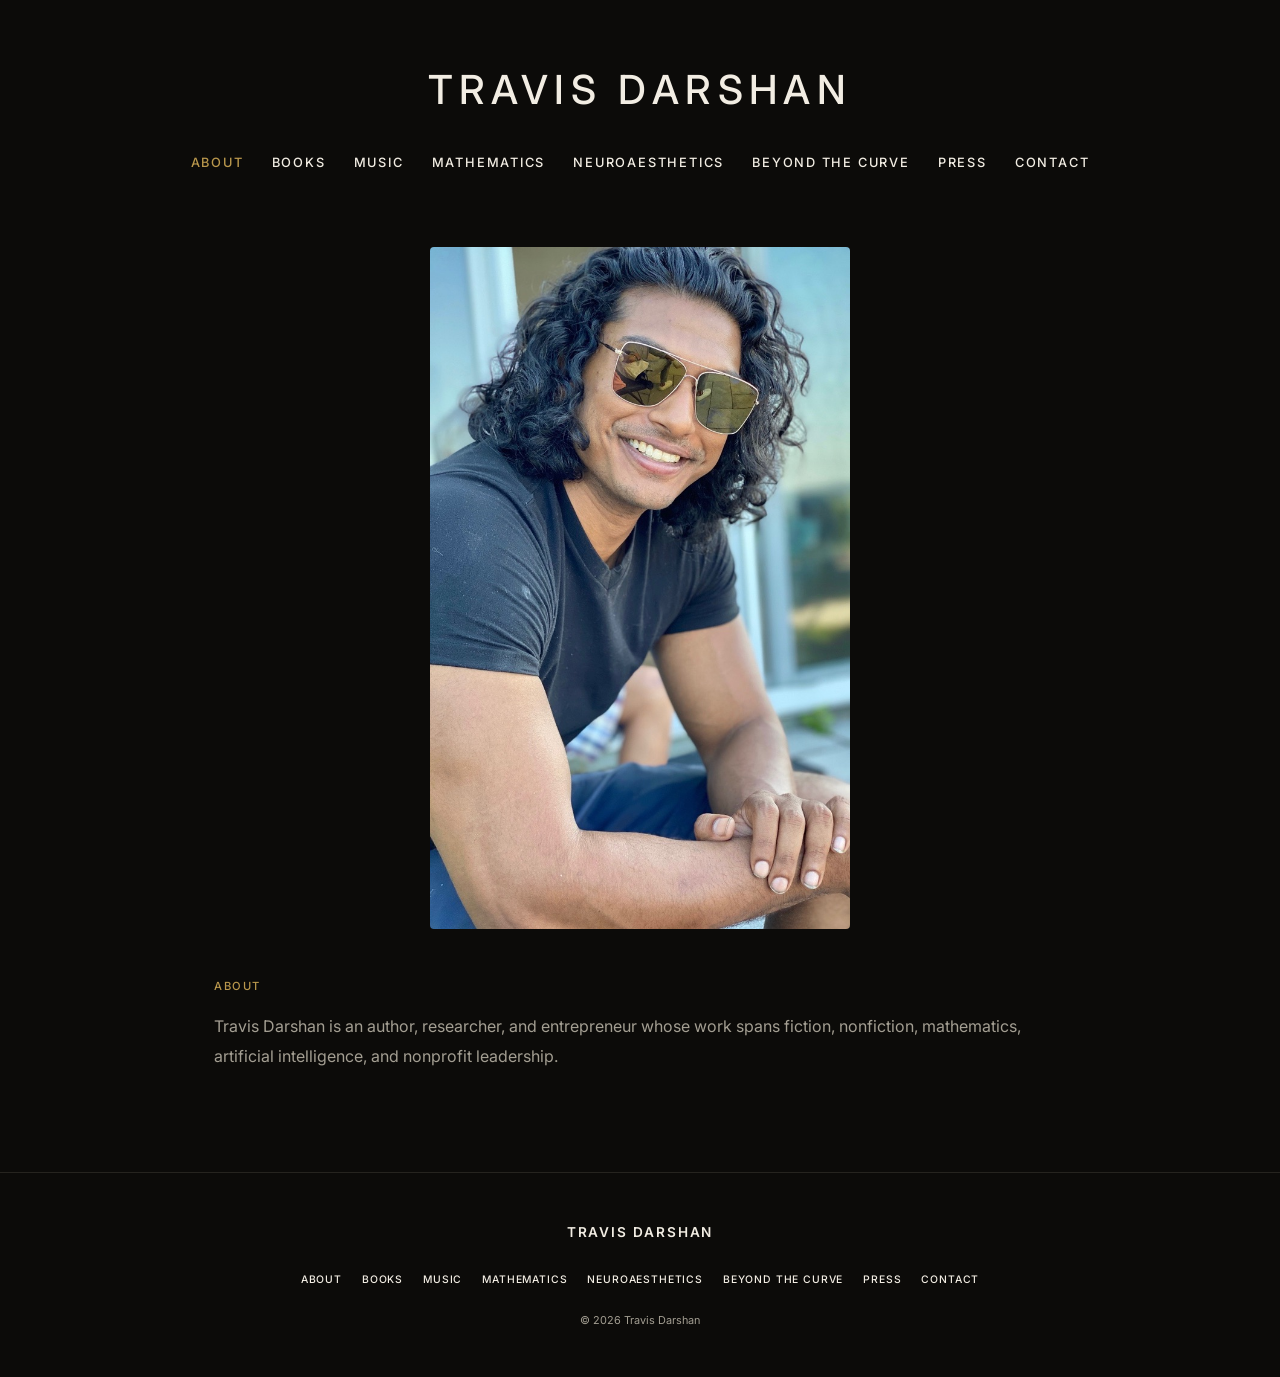
==== commit a8004303: "edit about" ====
--- a/about.html
+++ b/about.html
@@ -13,7 +13,7 @@
     <div class="container-narrow">
       <div style="max-width:420px; margin:0 auto 3rem;">
         <img
-          src="images/travis-ocean.jpg"
+          src="images/tdsmile.jpeg"
           alt="Travis Darshan leaning against a stone wall at the edge of the sea, wearing sunglasses, an orange leather jacket, navy trousers, and leather loafers, with a rocky island on the calm horizon behind him."
           style="width:100%; height:auto; display:block; border-radius:4px;">
       </div>
@@ -21,19 +21,19 @@
 
     <div class="container-medium">
       <div class="about-content" style="width:100%; max-width:none;">
-        <span class="eyebrow">About Me</span>
+        <span class="eyebrow">About</span>
 
-        <p>I'm an author, researcher, and entrepreneur drawn to one question: how do people and systems break through their circumstances?</p>
+        <p>Travis Darshan is an author, researcher, and entrepreneur whose work spans fiction, nonfiction, mathematics, artificial intelligence, and nonprofit leadership.</p>
 
-        <p>That question runs through everything I do. It's in my fiction, where characters wrestle with the circumstances they were handed. It's in my nonfiction, a practical system for growing through hardship rather than being defined by it. And it's at the heart of Beyond the Curve, the nonprofit I lead to support young people in the justice system.</p>
+        <!--<p>That question runs through everything I do. It's in my fiction, where characters wrestle with the circumstances they were handed. It's in my nonfiction, a practical system for growing through hardship rather than being defined by it. And it's at the heart of Beyond the Curve, the nonprofit I lead to support young people in the justice system.</p>
 
         <p>On the technical side, I work on research projects in mathematics and artificial intelligence, including certification from MIT.
-        <!-- TODO: name the specific MIT program/certificate and 1-2 sentences on the research areas. --></p>
+         TODO: name the specific MIT program/certificate and 1-2 sentences on the research areas. </p>
 
         <p>As an entrepreneur, I'm interested in building things that should exist but don't yet.
-        <!-- TODO: add current or past ventures worth naming. --></p>
+         TODO: add current or past ventures worth naming. </p>
 
-        <!-- TODO: add a personal closing paragraph in Travis's own voice: where he's from, what he does off the clock, what drives him. -->
+         TODO: add a personal closing paragraph in Travis's own voice: where he's from, what he does off the clock, what drives him. -->
       </div>
     </div>
   </section>
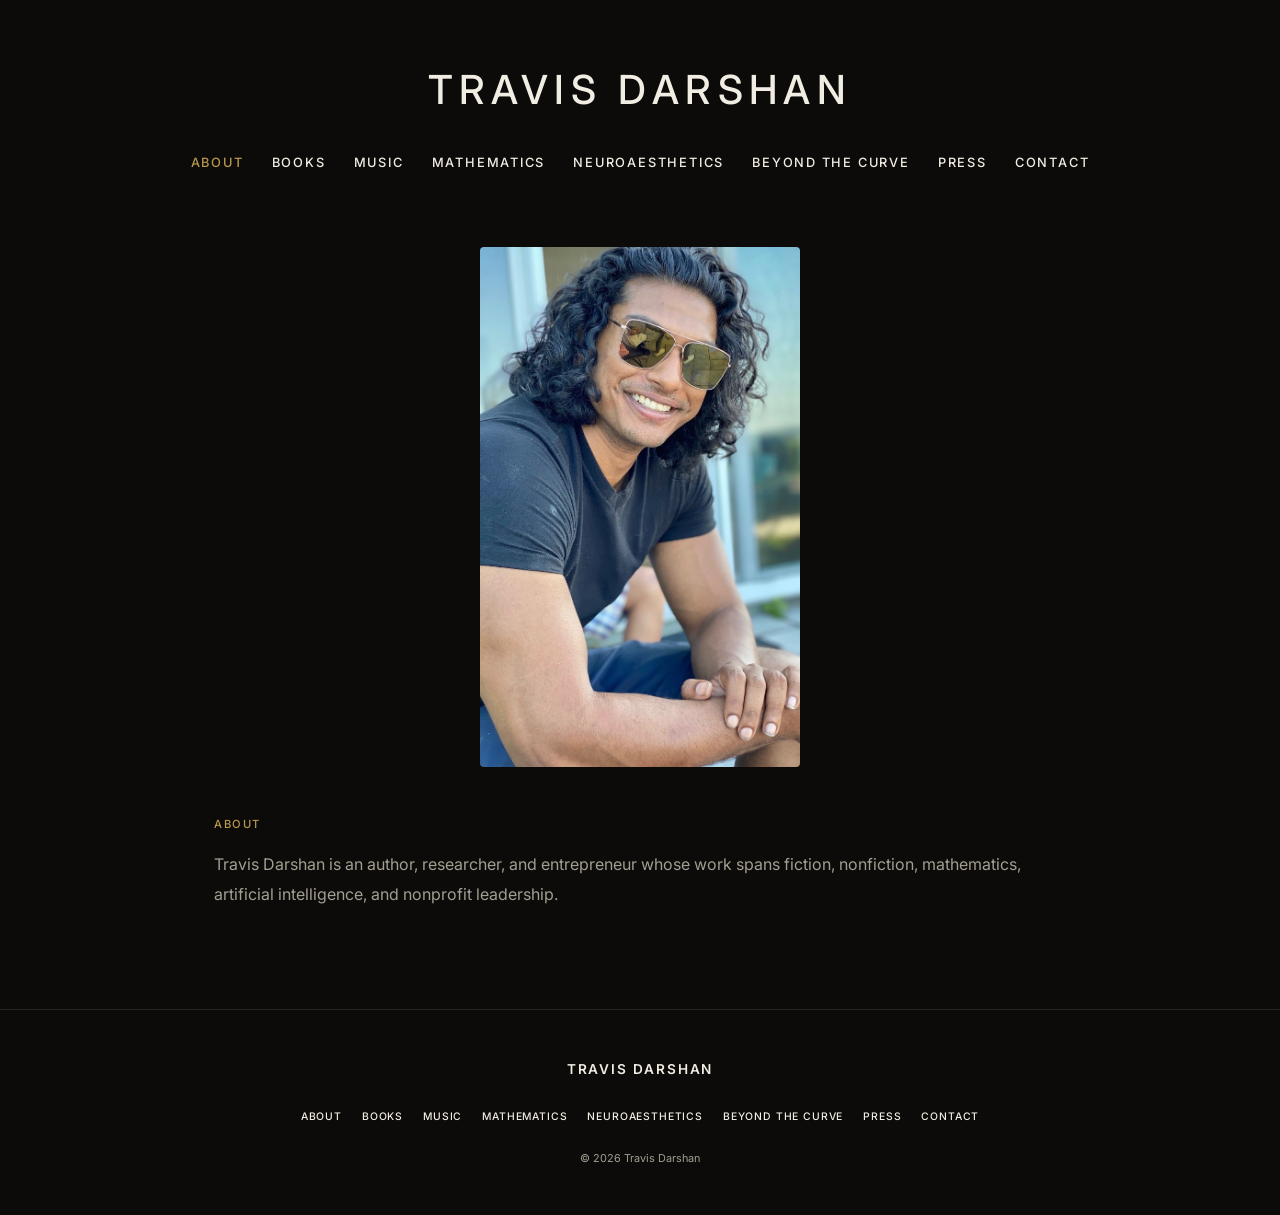
==== commit ebd4eb65: "edit about image" ====
--- a/about.html
+++ b/about.html
@@ -11,10 +11,10 @@
 <main>
   <section style="padding-top:3rem;">
     <div class="container-narrow">
-      <div style="max-width:420px; margin:0 auto 3rem;">
+      <div style="max-width:320px; margin:0 auto 3rem;">
         <img
           src="images/tdsmile.jpeg"
-          alt="Travis Darshan leaning against a stone wall at the edge of the sea, wearing sunglasses, an orange leather jacket, navy trousers, and leather loafers, with a rocky island on the calm horizon behind him."
+          alt="Travis Darshan is sitting down wearing a black T shirt and sunglasses, with a big smile."
           style="width:100%; height:auto; display:block; border-radius:4px;">
       </div>
     </div>
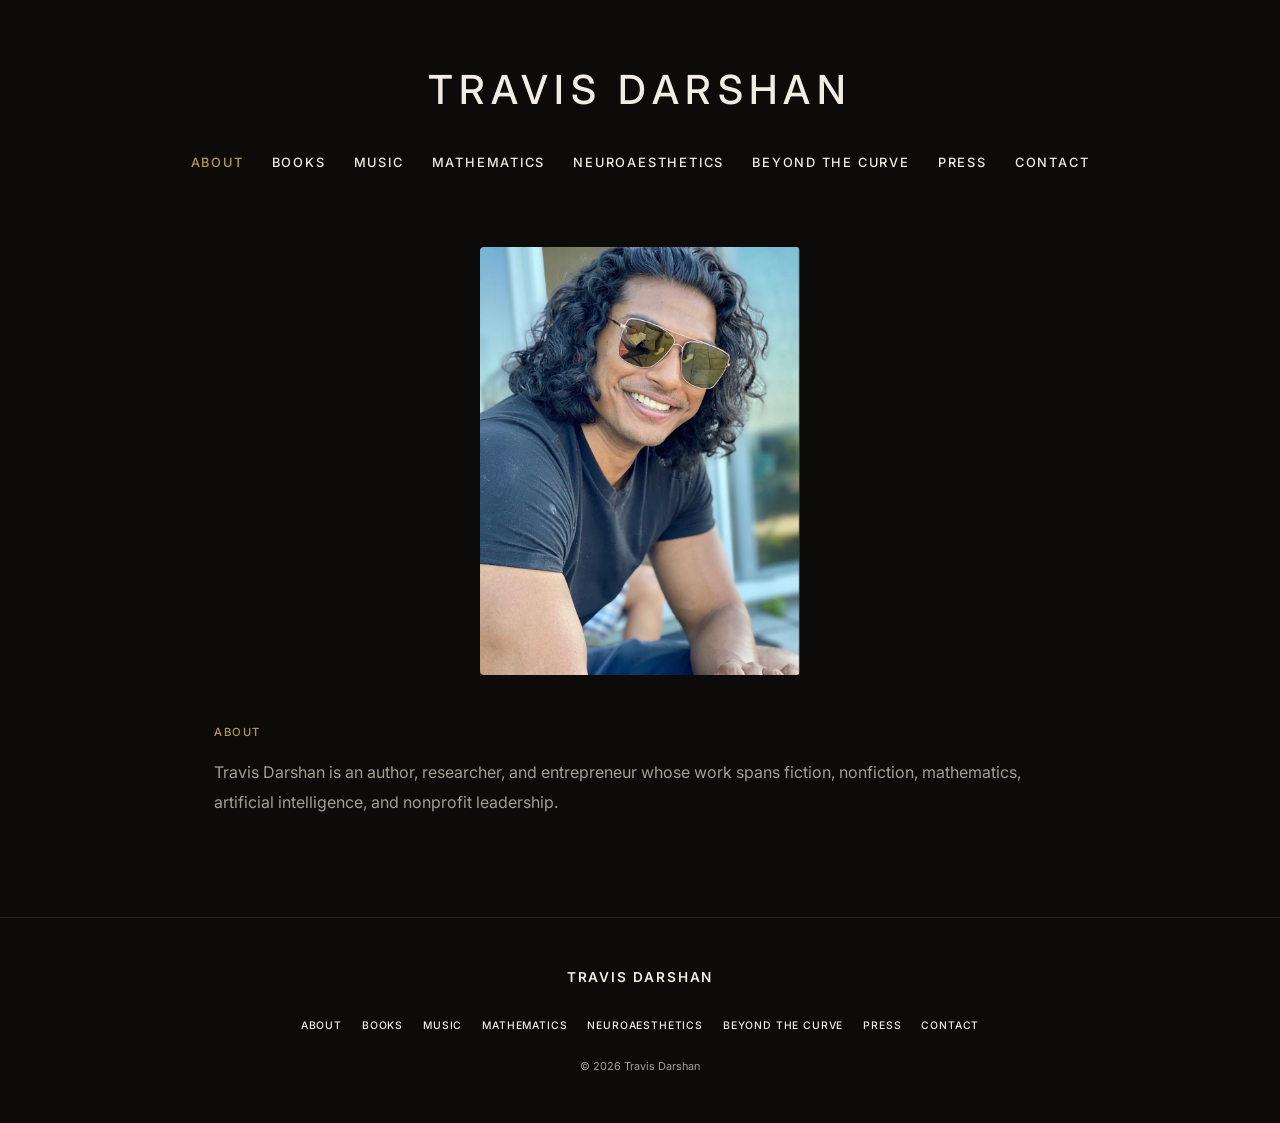
==== commit 4fa63429: "edit about image2" ====
--- a/about.html
+++ b/about.html
@@ -13,7 +13,7 @@
     <div class="container-narrow">
       <div style="max-width:320px; margin:0 auto 3rem;">
         <img
-          src="images/tdsmile.jpeg"
+          src="images/tdsmile.png"
           alt="Travis Darshan is sitting down wearing a black T shirt and sunglasses, with a big smile."
           style="width:100%; height:auto; display:block; border-radius:4px;">
       </div>
